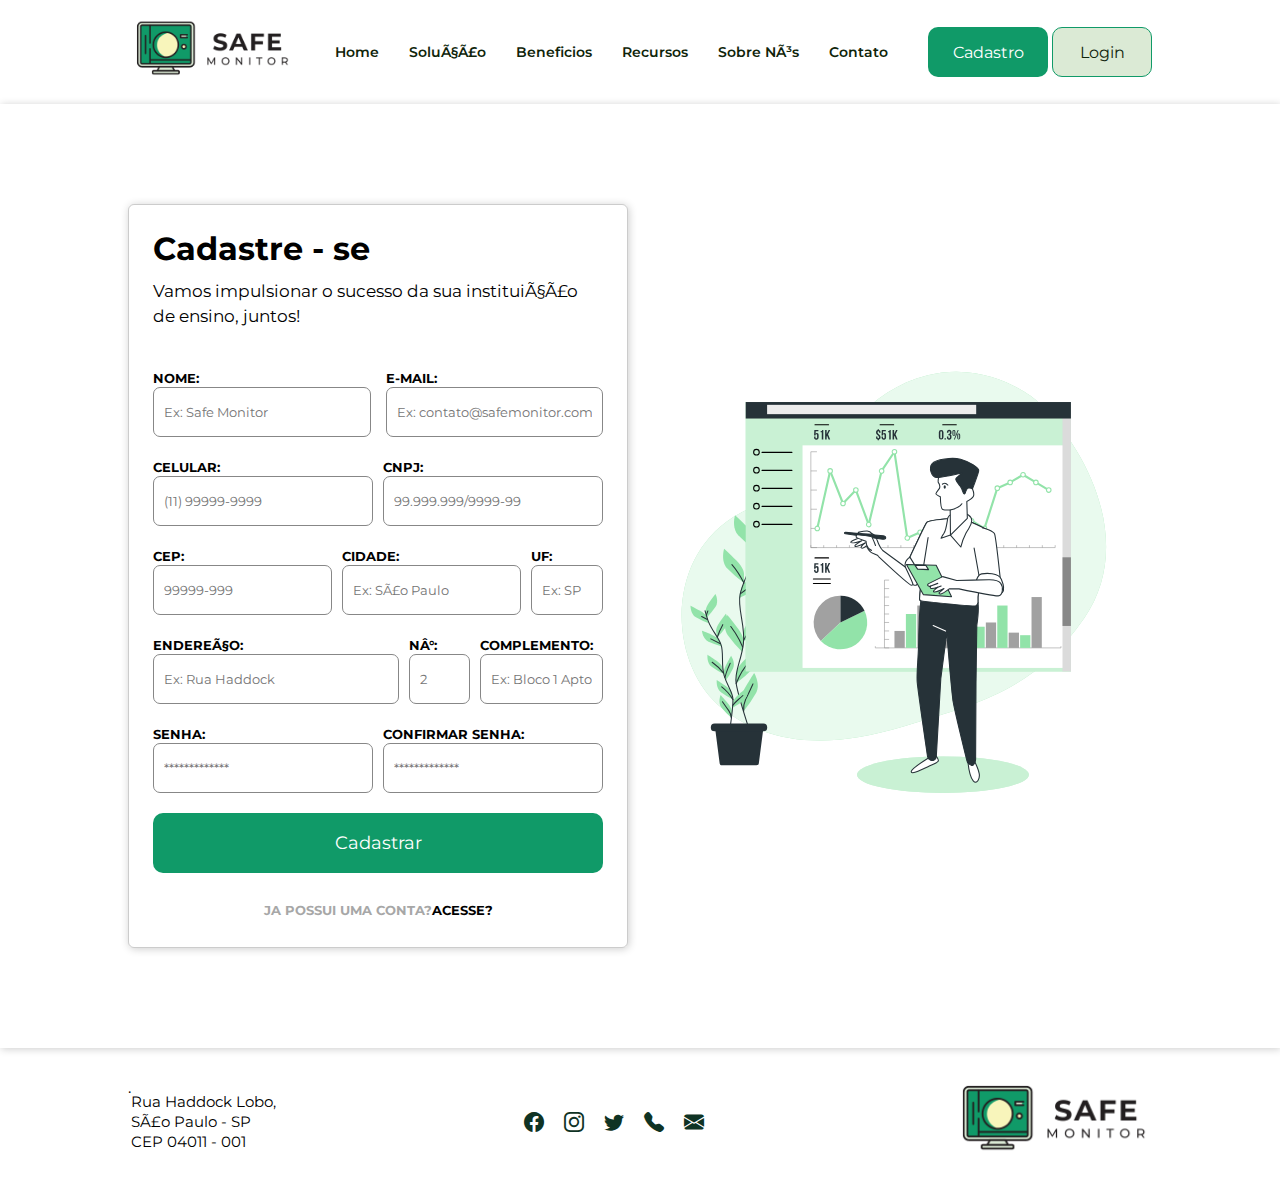
==== pages/cadastro.html @ bababd88 "@melissaSBNeves padronização das páginas" ====
<!DOCTYPE html>
<html lang="pt-br">

<head>
    <meta charset="UTF">
    <meta name="viewport" content="width=device-width, initial-scale=1.0">
    <script src="../js/main.js"></script>
    <link rel="stylesheet" href="../style/style.css">

    <title>Cadastro | SafeMonitor</title>

</head>

<body>

    <!-- COMEÇO  HEADER -->
    <header id="header" style="position: relative;">

        <div class="container">

            <div class="content">

                <div class="logo">
                    <img src="../assets/logo/logo_horizontal.png" alt="">
                </div> <!--logo-->

                <nav>
                    <ul>
                        <a href="../index.html">
                            <li>Home</li>
                        </a>
                        <a href="../index.html">
                            <li>Solução</li>
                        </a>
                        <a href="../index.html">
                            <li>Beneficios</li>
                        </a>
                        <a href="../index.html">
                            <li>Recursos</li>
                        </a>
                        <a href="../index.html">
                            <li>Sobre Nós</li>
                        </a>
                        <a href="./contato.html">
                            <li>Contato</li>
                        </a>
                    </ul>
                </nav>

                <div class="buttons_menu">

                    <button class="btt_cadastro" onclick="acessarCadastro()">Cadastro</button>

                    <button class="btt_login" onclick="acessarLogin()">Login</button>

                </div> <!--login-cadastro-->

            </div> <!-- content -->

        </div> <!-- container -->

    </header>
    <!-- FIM -  HEADER -->

    <main>
        <div class="container">
            <section class="cadastro">

                <div class="wrapper">

                    <div class="text_inicial">
                        <h1 class="cadastro__title">Cadastre - se</h1>
                        <p class="text1">Vamos impulsionar o sucesso da sua instituição de ensino, juntos!</p>
                    </div>

                    <div class="linha1">
                        <div class="box_form">
                            <label>Nome:</label>
                            <input type="text" name="" id="input_nome" class="input" placeholder="Ex: Safe Monitor">
                        </div>

                        <div class="box_form">
                            <label>E-mail:</label>
                            <input type="email" name="" id="input_email" class="input"
                                placeholder="Ex: contato@safemonitor.com">
                        </div>
                    </div>

                    <div class="linha2">
                        <div class="box_form">
                            <label>Celular:</label>
                            <input type="tel" name="" id="input_celular" class="input" placeholder="(11) 99999-9999">
                        </div>

                        <div class="box_form">
                            <label>CNPJ:</label>
                            <input type="tel" name="" id="input_CNPJ" class="input" placeholder="99.999.999/9999-99">
                        </div>
                    </div>

                    <div class="linha3">
                        <div class="box_form">
                            <label>CEP:</label>
                            <input type="number" name="" id="input_CEP" class="input" placeholder="99999-999">
                        </div>

                        <div class="box_form">
                            <label>Cidade:</label>
                            <input type="text" name="" id="input_cidade" class="input" placeholder="Ex: São Paulo">
                        </div>

                        <div class="box_form" style="width: 40%;">
                            <label>UF:</label>
                            <input type="text" name="" id="input_UF" class="input" placeholder="Ex: SP">
                        </div>
                    </div>

                    <div class="linha4">
                        <div class="box_form ">
                            <label>Endereço:</label>
                            <input type="text" name="" id="input_endereco" class="input" placeholder="Ex: Rua Haddock ">
                        </div>

                        <div class="box_form" style="width: 25%;">
                            <label>N°:</label>
                            <input type="number" name="" id="input_numero" class="input" placeholder="2">
                        </div>

                        <div class="box_form" style="width: 50%;">
                            <label>Complemento:</label>
                            <input type="text" name="" id="input_complemento" class="input"
                                placeholder="Ex: Bloco 1 Apto 42">
                        </div>
                    </div>

                    <div class="linha5">
                        <div class="box_form">
                            <label>Senha:</label>
                            <input type="password" name="password" id="input_senha" class="input"
                                placeholder="*************">
                        </div>

                        <div class="box_form">
                            <label>Confirmar senha:</label>
                            <input type="password" name="password" id="input_senha" class="input"
                                placeholder="*************">
                        </div>
                    </div>

                </div>

                <div class="wrapper">
                    <button class="cadastro__button" style="width: 100%;"  onclick="cadastro_gente()">
                        Cadastrar
                    </button>

                    <div class="txt_link_cadastro" style="display: flex;">
                        <a class="cadastro__link1" href="./login.html">Ja possui uma conta?</a>
                        <a href="./login.html" class="cadastro__link">Acesse?</a>
                    </div>
                </div>

            </section>

            <section class="wallpaper">
                <img src="../assets/cadastro.svg" alt="" class="imagem_decoration">
            </section>
        </div>
    </main>

    <!-- COMEÇO - FOOTER -->
    <footer>

        <div class="container">
            .
            <div class="content">

                <h5 class="endereco">
                    Rua Haddock Lobo, <br>
                    São Paulo - SP <br>
                    CEP 04011 - 001
                </h5>

                <div class="icons-contato">
                    <i class="bi bi-facebook icon"></i>
                    <i class="bi bi-instagram icon"></i>
                    <i class="bi bi-twitter icon"></i>
                    <i class="bi bi-telephone-fill icon"></i>
                    <i class="bi bi-envelope-fill icon"></i>
                </div>

                <div class="logo">
                    <img src="../assets/logo/logo_horizontal.png" alt="">
                </div>
            </div><!-- content -->

        </div><!-- container -->

    </footer>
    <!-- FIM - FOOTER -->
</body>

</html>
---- style/style.css ----
@import url("./global.css");
@import url("./nav.css");
@import url("./footer.css");
@import url("./home.css");
@import url("./contato.css");
@import url("./login.css");
@import url("./cadastro.css");
@import url("./form.css");
@import url('https://fonts.googleapis.com/css2?family=Montserrat:ital,wght@0,100;0,200;0,300;0,400;0,500;0,600;0,700;0,800;0,900;1,200;1,300;1,400;1,500;1,600;1,700;1,800;1,900&display=swap');
@import url("https://cdn.jsdelivr.net/npm/bootstrap-icons@1.10.5/font/bootstrap-icons.css");
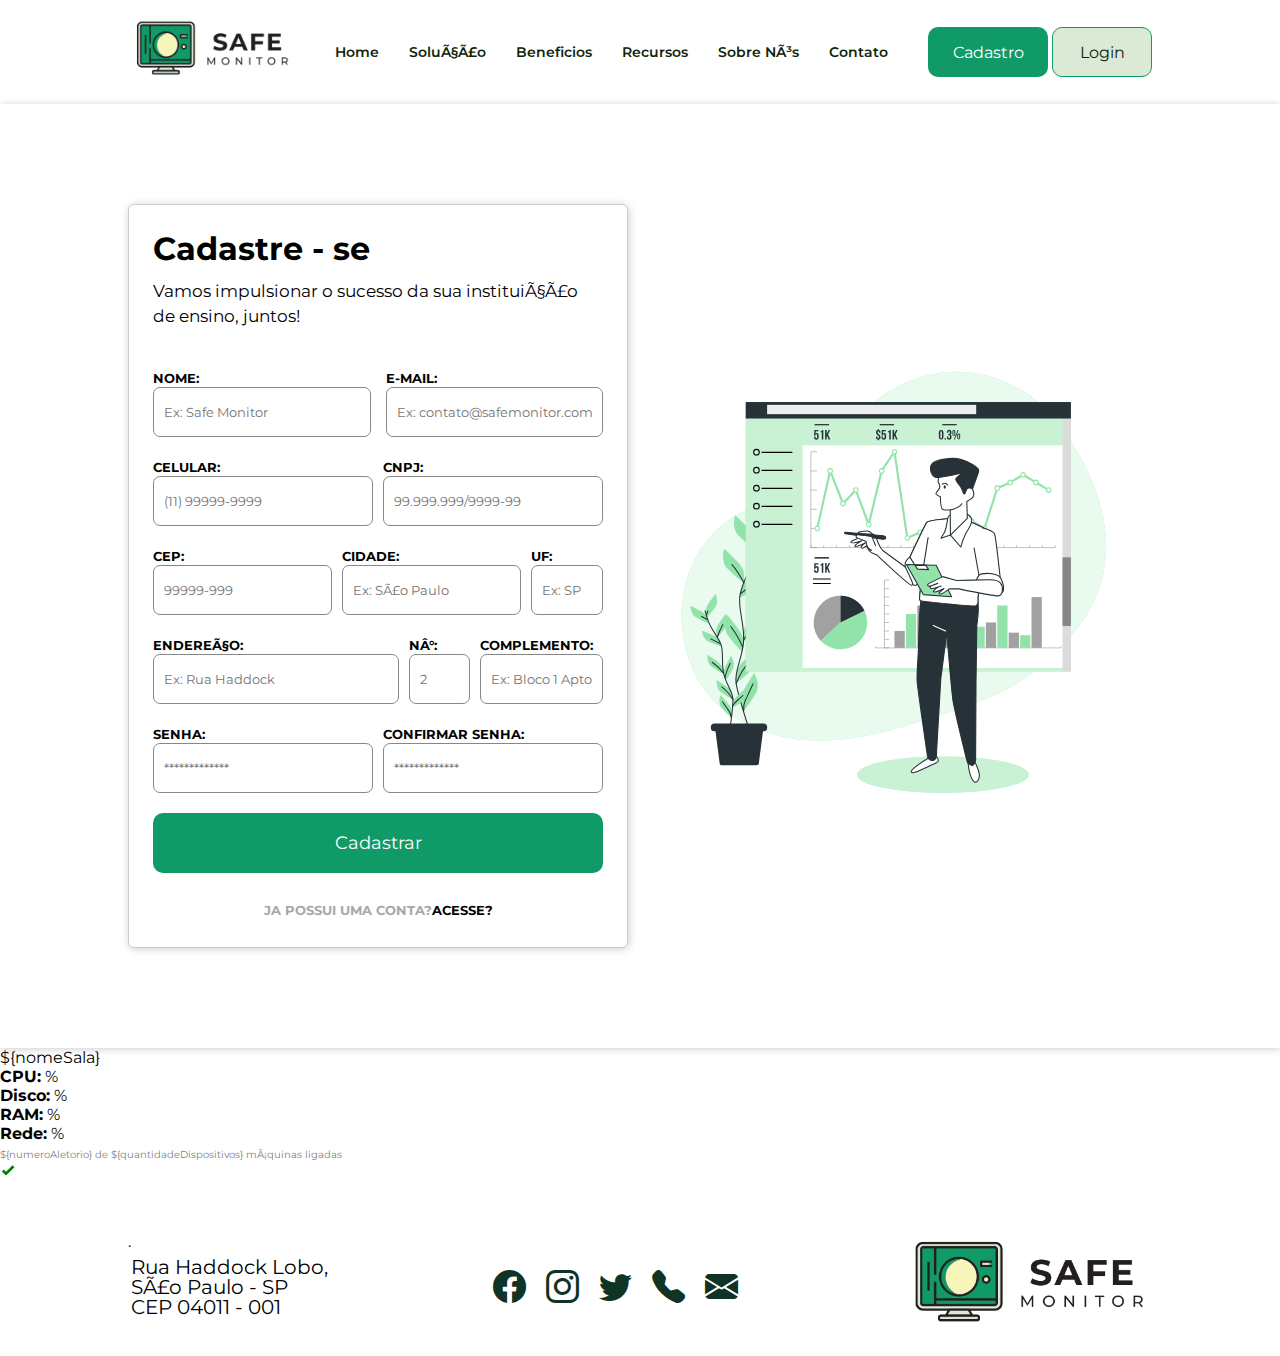
==== commit 954fed5b: "@DouglasSDQ - alterações de dados da dashboard e alterando os nomes das imagens" ====
--- a/pages/cadastro.html
+++ b/pages/cadastro.html
@@ -150,7 +150,7 @@
                 </div>
 
                 <div class="wrapper">
-                    <button class="cadastro__button" style="width: 100%;"  onclick="cadastro_gente()">
+                    <button class="cadastro__button" style="width: 100%;" onclick="cadastro_gente()">
                         Cadastrar
                     </button>
 
@@ -167,6 +167,22 @@
             </section>
         </div>
     </main>
+
+
+    <div class="nomeSala">${nomeSala}</div>
+    <div class="Alerta">
+            <div class="dados">
+                <div class="tituloDados" id="cpu"><span style="font-weight: bold;">CPU:</span> %</div>
+                <div class="tituloDados" id="disco"><span style="font-weight: bold;">Disco:</span> %</div>
+                <div class="tituloDados" id="ram"><span style="font-weight: bold;">RAM:</span> %</div>
+                <div class="tituloDados" id="rede"><span style="font-weight: bold;">Rede:</span> %</div>
+                <div class="tituloDados"><span style="color: gray; font-size: 10px;" >${numeroAletorio} de ${quantidadeDispositivos} máquinas ligadas</span></div>
+            </div>
+        <div class="iconAlerta">
+            <img src="../../assets/assets-dashboard/check-bold.svg" alt="">
+        </div>
+    </div>
+
 
     <!-- COMEÇO - FOOTER -->
     <footer>
--- a/style/style.css
+++ b/style/style.css
@@ -5,6 +5,7 @@
 @import url("./contato.css");
 @import url("./login.css");
 @import url("./cadastro.css");
+@import url("./homeMobile.css");
 @import url("./form.css");
 @import url('https://fonts.googleapis.com/css2?family=Montserrat:ital,wght@0,100;0,200;0,300;0,400;0,500;0,600;0,700;0,800;0,900;1,200;1,300;1,400;1,500;1,600;1,700;1,800;1,900&display=swap');
 @import url("https://cdn.jsdelivr.net/npm/bootstrap-icons@1.10.5/font/bootstrap-icons.css");
